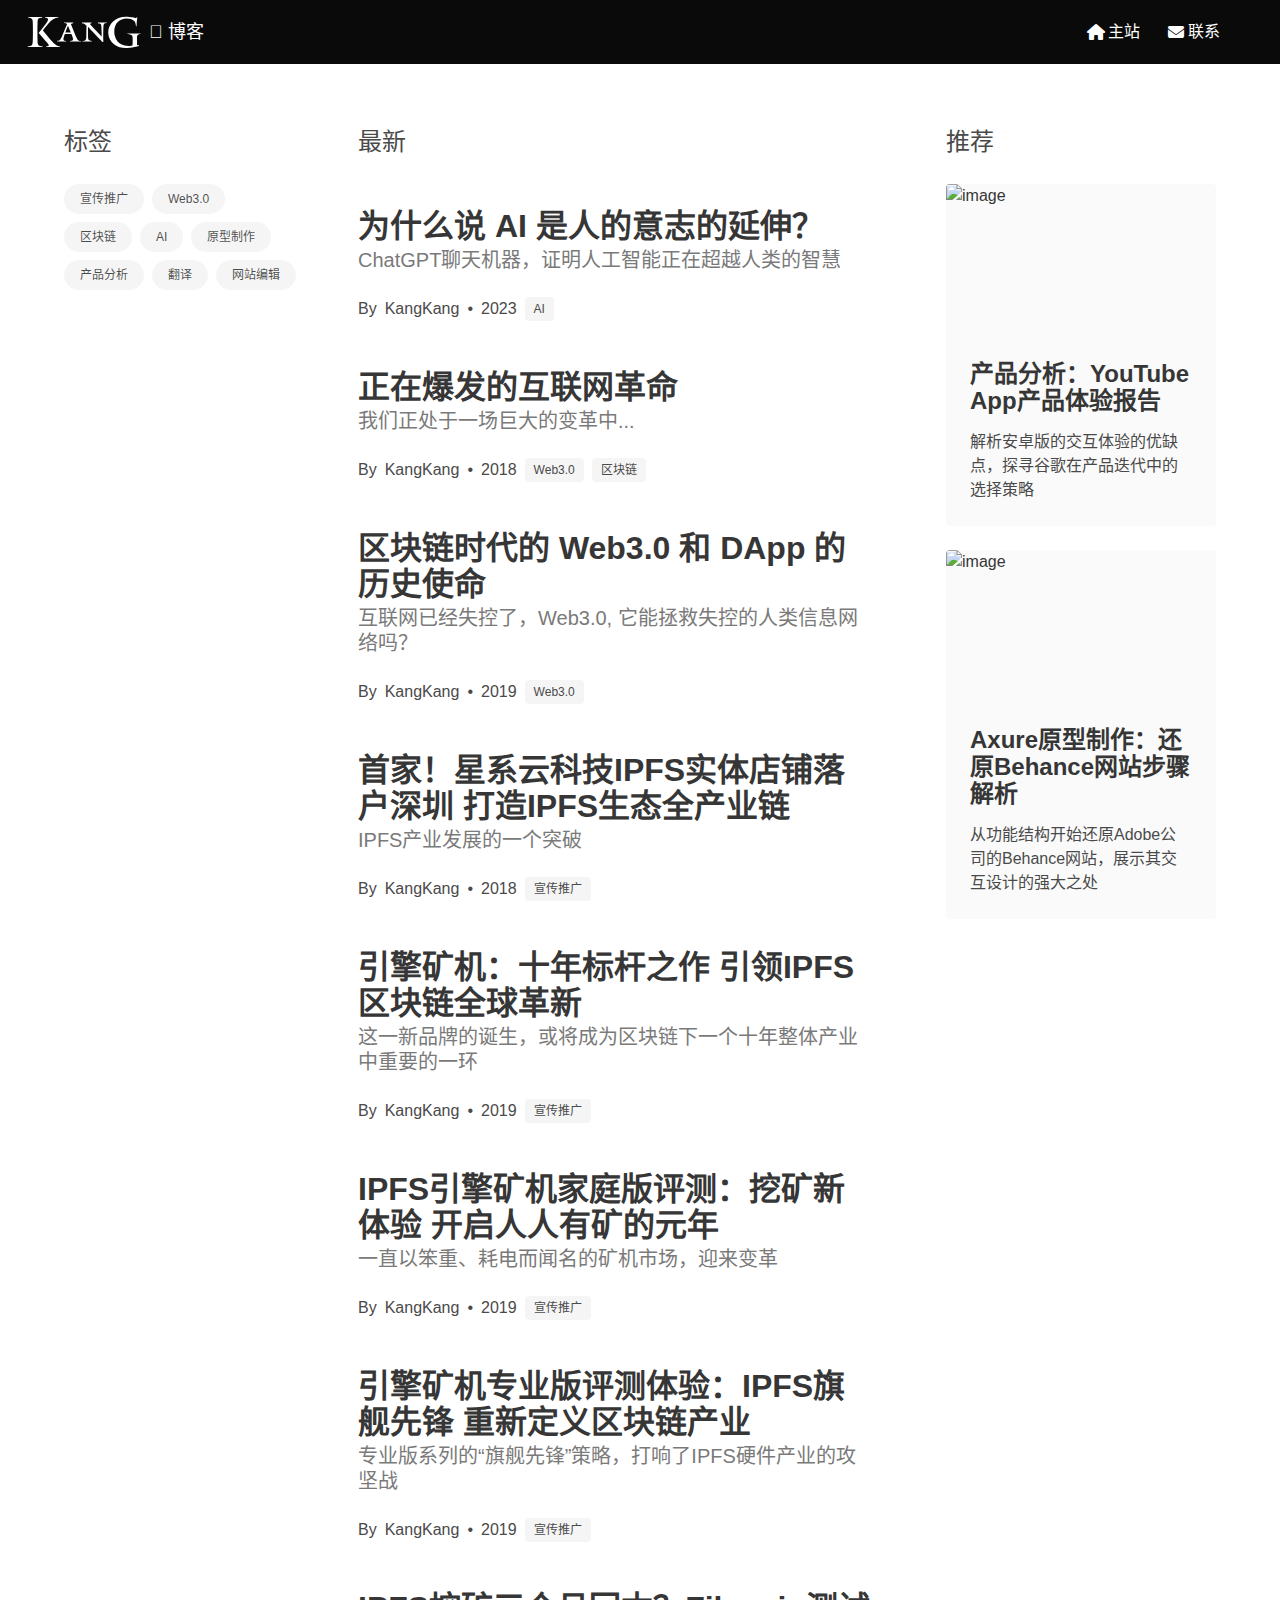
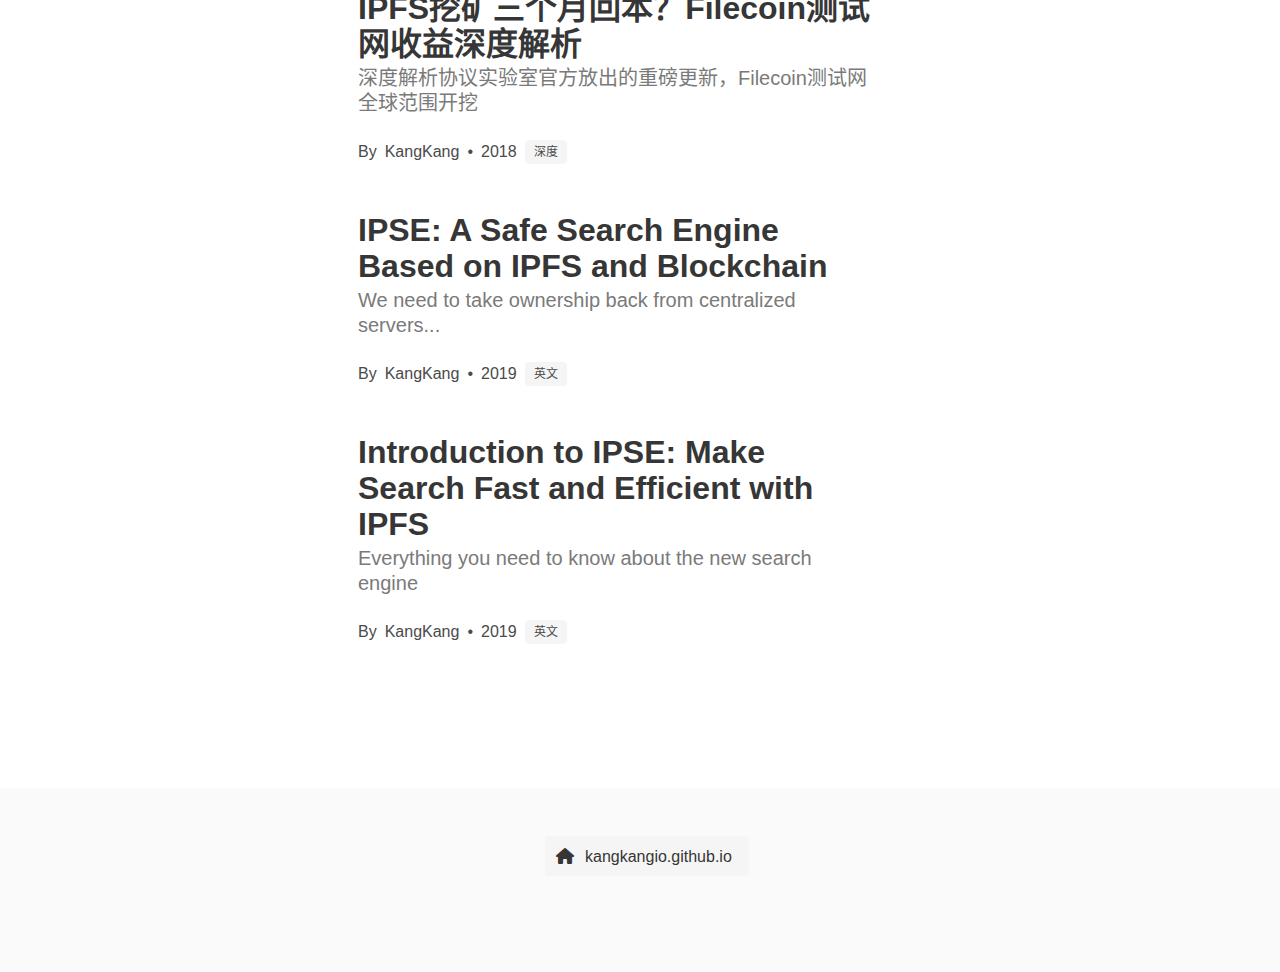
==== blog.html @ 028d3042 "v3.3" ====
<!DOCTYPE html>
<html lang="zh-CN">
<head>
    <meta charset="UTF-8">
    <meta name="viewport" content="width=device-width, initial-scale=1.0">
    <link rel="stylesheet" href="/bulma/css/bulma.css">
    <link href="/fontawesome/css/fontawesome.css" rel="stylesheet">
    <link href="/fontawesome/css/solid.css" rel="stylesheet">
    <link href="/fontawesome/css/regular.css" rel="stylesheet">
    <link href="/fontawesome/css/brands.css" rel="stylesheet">

    <title>Document</title>
</head>
<body>

<!--
<a class="navbar-item" href="https://kangkangio.github.io/">
 <img src="/assets/images/social-links/logo_masked.svg" width="112" height="28">
</a>
-->

<!--nav-->
<nav class="navbar is-black">
    <div class="navbar-brand pl-3">
        <a href="https://kangkangio.github.io/blog.html" class="navbar-item">
            <img src="/assets/images/social-links/logo.svg" alt="logo" style="max-height: 60px; width: 120px;"> 
            <span style="font-size:large;">&nbsp;𓆼&nbsp;博客&nbsp;</span>
            <a href="https://kangkangio.github.io" class="navbar-item">
        </a>
        <a class="navbar-burger" data-target="nav-showhide-menu">
            <span></span>
            <span></span>
            <span></span>
        </a>
    </div>
    <div class="navbar-menu" id="nav-showhide-menu">
        <div class="navbar-end pr-6">
            <a href="https://kangkangio.github.io" class="navbar-item">
                <span class="icon">
                    <i class="fa-solid fa-house"></i>
                 </span>
                <span>主站</span>
            </a>
            <a href="mailto: tesla@outlook.com" class="navbar-item">
                <span class="icon">
                    <i class="fa-solid fa-envelope"></i>
                 </span>
                <span>联系</span>
            </a>
        </div>
    </div>
</nav>
<!--nav end-->

<!--content-->
<section class="section">
    <div class="container">

        <!--split-->
        <div class="columns is-multiline">
            <div class="column is-3-desktop is-3-tablet" style="padding-right: 48px;">

                <h3 class="is-size-4 mt-3">标签</h3>  
                <br> 
                  <div class="buttons are-small ">
                    <button class="button is-rounded is-light">宣传推广</button>
                    <button class="button is-rounded is-light">Web3.0</button>
                    <button class="button is-rounded is-light">区块链</button>
                    <button class="button is-rounded is-light">AI</button>
                    <button class="button is-rounded is-light">原型制作</button>
                    <button class="button is-rounded is-light">产品分析</button>
                    <button class="button is-rounded is-light">翻译</button>
                    <button class="button is-rounded is-light">网站编辑</button>
                  </div>


            </div>
            <div class="column is-6-desktop is-9-tablet">

                <!--Middle-->
                <h3 class="is-size-4 mt-3">最新</h3>  
                <br>
                <br>
                <div class="columns is-flex-direction-column" style="gap: 24px;padding-right: 48px;">

                     <!--------------   1   ----------------->
                    <div class="column">
                        <h1 class="title is-size-3-desktop is-size-5-mobile">
                            <a href="/articles/article20230601.html">
                                为什么说 AI 是人的意志的延伸？ 
                            </a>
                        </h1>
                        <h2 class="subtitle has-text-grey is-size-5-desktop is-size-6-mobile">
                            ChatGPT聊天机器，证明人工智能正在超越人类的智慧
                        </h2>
                        <div class="column is-flex is-flex-direction-row is-justify-content-flex-start" style="padding: 0;gap: 8px;" >
                            <p>By</p>
                            <p>KangKang</p>
                            <p>•</p>
                            <p>2023</p>
                            <div class="tags is-rounded">
                                <span class="tag">AI</span>
                            </div>
                        </div>
                    </div>
                     <!--------------   2   ----------------->
                    <div class="column">
                        <h1 class="title is-size-3-desktop is-size-5-mobile">
                            <a href="https://zhuanlan.zhihu.com/p/54314851">
                                正在爆发的互联网革命
                            </a>
                        </h1>
                        <h2 class="subtitle has-text-grey is-size-5-desktop is-size-6-mobile">
                            我们正处于一场巨大的变革中...
                        </h2>
                        <div class="column is-flex is-flex-direction-row is-justify-content-flex-start" style="padding: 0;gap: 8px;" >
                            <p>By</p>
                            <p>KangKang</p>
                            <p>•</p>
                            <p>2018</p>
                            <div class="tags is-rounded">
                                <span class="tag">Web3.0</span>
                                <span class="tag">区块链</span>
                            </div>
                        </div>
                    </div>
                     <!--------------   3   ----------------->
                    <div class="column">
                        <h1 class="title is-size-3-desktop is-size-5-mobile">
                            <a href="https://baijiahao.baidu.com/s?id=1640630807620251241&wfr=spider&for=pc">
                                区块链时代的 Web3.0 和 DApp 的历史使命
                            </a>
                        </h1>
                        <h2 class="subtitle has-text-grey is-size-5-desktop is-size-6-mobile">
                            互联网已经失控了，Web3.0, 它能拯救失控的人类信息网络吗？
                        </h2>
                        <div class="column is-flex is-flex-direction-row is-justify-content-flex-start" style="padding: 0;gap: 8px;" >
                            <p>By</p>
                            <p>KangKang</p>
                            <p>•</p>
                            <p>2019</p>
                            <div class="tags is-rounded">
                                <span class="tag">Web3.0</span>
                            </div>
                        </div>
                    </div>
                    <!--------------   4   ----------------->
                    <div class="column">
                        <h1 class="title is-size-3-desktop is-size-5-mobile">
                            <a href="https://zhuanlan.zhihu.com/p/58355904">
                                首家！星系云科技IPFS实体店铺落户深圳 打造IPFS生态全产业链
                            </a>
                        </h1>
                        <h2 class="subtitle has-text-grey is-size-5-desktop is-size-6-mobile">
                            IPFS产业发展的一个突破
                        </h2>
                        <div class="column is-flex is-flex-direction-row is-justify-content-flex-start" style="padding: 0;gap: 8px;" >
                            <p>By</p>
                            <p>KangKang</p>
                            <p>•</p>
                            <p>2018</p>
                            <div class="tags is-rounded">
                                <span class="tag">宣传推广</span>
                            </div>
                        </div>
                    </div>
                    <!--------------   5   ----------------->
                    <div class="column">
                        <h1 class="title is-size-3-desktop is-size-5-mobile">
                            <a href="https://zhuanlan.zhihu.com/p/65396737">
                                引擎矿机：十年标杆之作 引领IPFS区块链全球革新
                            </a>
                        </h1>
                        <h2 class="subtitle has-text-grey is-size-5-desktop is-size-6-mobile">
                            这一新品牌的诞生，或将成为区块链下一个十年整体产业中重要的一环
                        </h2>
                        <div class="column is-flex is-flex-direction-row is-justify-content-flex-start" style="padding: 0;gap: 8px;" >
                            <p>By</p>
                            <p>KangKang</p>
                            <p>•</p>
                            <p>2019</p>
                            <div class="tags is-rounded">
                                <span class="tag">宣传推广</span>
                            </div>
                        </div>
                    </div>
                     <!--------------   6   ----------------->
                    <div class="column">
                        <h1 class="title is-size-3-desktop is-size-5-mobile">
                            <a href="https://www.geekmeta.com/article/1084189.html">
                                IPFS引擎矿机家庭版评测：挖矿新体验 开启人人有矿的元年
                            </a>
                        </h1>
                        <h2 class="subtitle has-text-grey is-size-5-desktop is-size-6-mobile">
                            一直以笨重、耗电而闻名的矿机市场，迎来变革
                        </h2>
                        <div class="column is-flex is-flex-direction-row is-justify-content-flex-start" style="padding: 0;gap: 8px;" >
                            <p>By</p>
                            <p>KangKang</p>
                            <p>•</p>
                            <p>2019</p>
                            <div class="tags is-rounded">
                                <span class="tag">宣传推广</span>
                            </div>
                        </div>
                    </div>
                     <!--------------   7   ----------------->
                    <div class="column">
                        <h1 class="title is-size-3-desktop is-size-5-mobile">
                            <a href="https://theworldblock.com/archives/6422">
                                引擎矿机专业版评测体验：IPFS旗舰先锋 重新定义区块链产业
                            </a>
                        </h1>
                        <h2 class="subtitle has-text-grey is-size-5-desktop is-size-6-mobile">
                            专业版系列的“旗舰先锋”策略，打响了IPFS硬件产业的攻坚战
                        </h2>
                        <div class="column is-flex is-flex-direction-row is-justify-content-flex-start" style="padding: 0;gap: 8px;" >
                            <p>By</p>
                            <p>KangKang</p>
                            <p>•</p>
                            <p>2019</p>
                            <div class="tags is-rounded">
                                <span class="tag">宣传推广</span>
                            </div>
                        </div>
                    </div>
                     <!--------------   8   ----------------->
                     <div class="column">
                        <h1 class="title is-size-3-desktop is-size-5-mobile">
                            <a href="https://zhuanlan.zhihu.com/p/57090824">
                                IPFS挖矿三个月回本？Filecoin测试网收益深度解析
                            </a>
                        </h1>
                        <h2 class="subtitle has-text-grey is-size-5-desktop is-size-6-mobile">
                            深度解析协议实验室官方放出的重磅更新，Filecoin测试网全球范围开挖
                        </h2>
                        <div class="column is-flex is-flex-direction-row is-justify-content-flex-start" style="padding: 0;gap: 8px;" >
                            <p>By</p>
                            <p>KangKang</p>
                            <p>•</p>
                            <p>2018</p>
                            <div class="tags is-rounded">
                                <span class="tag">深度</span>
                            </div>
                        </div>
                    </div>
                    <!--------------   8   ----------------->
                    <div class="column">
                        <h1 class="title is-size-3-desktop is-size-5-mobile">
                            <a href="https://medium.com/@ipse_io/ipse-a-safe-search-engine-based-on-ipfs-and-blockchain-91b7b4644a3c">
                                IPSE: A Safe Search Engine Based on IPFS and Blockchain
                            </a>
                        </h1>
                        <h2 class="subtitle has-text-grey is-size-5-desktop is-size-6-mobile">
                            We need to take ownership back from centralized servers...
                        </h2>
                        <div class="column is-flex is-flex-direction-row is-justify-content-flex-start" style="padding: 0;gap: 8px;" >
                            <p>By</p>
                            <p>KangKang</p>
                            <p>•</p>
                            <p>2019</p>
                            <div class="tags is-rounded">
                                <span class="tag">英文</span>
                            </div>
                        </div>
                    </div>
                    <!--------------   8   ----------------->
                    <div class="column">
                        <h1 class="title is-size-3-desktop is-size-5-mobile">
                            <a href="https://medium.com/@ipse_io/introduction-to-ipse-make-search-great-with-ipfs-f0b1a1815c54">
                                Introduction to IPSE: Make Search Fast and Efficient with IPFS
                            </a>
                        </h1>
                        <h2 class="subtitle has-text-grey is-size-5-desktop is-size-6-mobile">
                            Everything you need to know about the new search engine
                        </h2>
                        <div class="column is-flex is-flex-direction-row is-justify-content-flex-start" style="padding: 0;gap: 8px;" >
                            <p>By</p>
                            <p>KangKang</p>
                            <p>•</p>
                            <p>2019</p>
                            <div class="tags is-rounded">
                                <span class="tag">英文</span>
                            </div>
                        </div>
                    </div>
                    <!--------------   8   ----------------->
                    
                    
                    
                   
                </div>
    <!--middle end-->
            </div>
            <!--right-->
            <div class="column is-3-desktop is-12-tablet">
                <h3 class="is-size-4 mt-3">推荐</h3>  
                <br> 
                    <div class="card" style="box-shadow: none; background-color: #fafafa;">
                        <div class="card-image">
                          <figure class="image is-16by9">
                            <a href="https://www.woshipm.com/evaluating/3204454.html">
                                <img src="https://image.woshipm.com/wp-files/2019/12/ZdRDvMP4OO0G9DoaKKTN.jpg" alt="image">
                            </a>
                          </figure>
                        </div>
                        <div class="card-content">
                          <div class="content">
                            <a href="https://www.woshipm.com/evaluating/3204454.html">
                                <h3>产品分析：YouTube App产品体验报告</h3>
                            </a>
                            <p>解析安卓版的交互体验的优缺点，探寻谷歌在产品迭代中的选择策略</p>
                          </div>
                        </div>
                      </div>
                <br> 
                    <div class="card" style="box-shadow: none; background-color: #fafafa;">
                        <div class="card-image">
                          <figure class="image is-16by9">
                            <a href="https://www.woshipm.com/rp/4095619.html">
                                <img src="https://image.woshipm.com/wp-files/2020/07/fknLqPRMQnyoVhsOOX6L.gif" alt="image">
                            </a>
                          </figure>
                        </div>
                        <div class="card-content">
                          <div class="content">
                                <a href="https://www.woshipm.com/rp/4095619.html">
                                    <h3>Axure原型制作：还原Behance网站步骤解析</h3>
                                </a>
                            <p>从功能结构开始还原Adobe公司的Behance网站，展示其交互设计的强大之处</p>
                          </div>
                        </div>
                    </div>
                <br> 
                <!--right end-->
            </div>
        </div>
        <!--split end-->


    </div>
</section>
<!--content end--> 

<!--footer-->
<br>
<br>
<br>
<br>
 <footer class="footer">
    <div class="content has-text-centered">         
        &nbsp;&nbsp;
        <a href="https://kangkangio.github.io/" target="_blank">
            <button class="button is-light">
                <span class="icon">
                    <i class="fa-solid fa-house"></i>
                </span>
                <span>kangkangio.github.io</span>
        </a> 
    </div>
  </footer>

<!--js-->
<script src="blog.js"></script>
</body>
</html>
---- fontawesome/css/solid.css ----
/*!
 * Font Awesome Free 6.4.0 by @fontawesome - https://fontawesome.com
 * License - https://fontawesome.com/license/free (Icons: CC BY 4.0, Fonts: SIL OFL 1.1, Code: MIT License)
 * Copyright 2023 Fonticons, Inc.
 */
:root, :host {
  --fa-style-family-classic: 'Font Awesome 6 Free';
  --fa-font-solid: normal 900 1em/1 'Font Awesome 6 Free'; }

@font-face {
  font-family: 'Font Awesome 6 Free';
  font-style: normal;
  font-weight: 900;
  font-display: block;
  src: url("../webfonts/fa-solid-900.woff2") format("woff2"), url("../webfonts/fa-solid-900.ttf") format("truetype"); }

.fas,
.fa-solid {
  font-weight: 900; }
---- fontawesome/css/regular.css ----
/*!
 * Font Awesome Free 6.4.0 by @fontawesome - https://fontawesome.com
 * License - https://fontawesome.com/license/free (Icons: CC BY 4.0, Fonts: SIL OFL 1.1, Code: MIT License)
 * Copyright 2023 Fonticons, Inc.
 */
:root, :host {
  --fa-style-family-classic: 'Font Awesome 6 Free';
  --fa-font-regular: normal 400 1em/1 'Font Awesome 6 Free'; }

@font-face {
  font-family: 'Font Awesome 6 Free';
  font-style: normal;
  font-weight: 400;
  font-display: block;
  src: url("../webfonts/fa-regular-400.woff2") format("woff2"), url("../webfonts/fa-regular-400.ttf") format("truetype"); }

.far,
.fa-regular {
  font-weight: 400; }
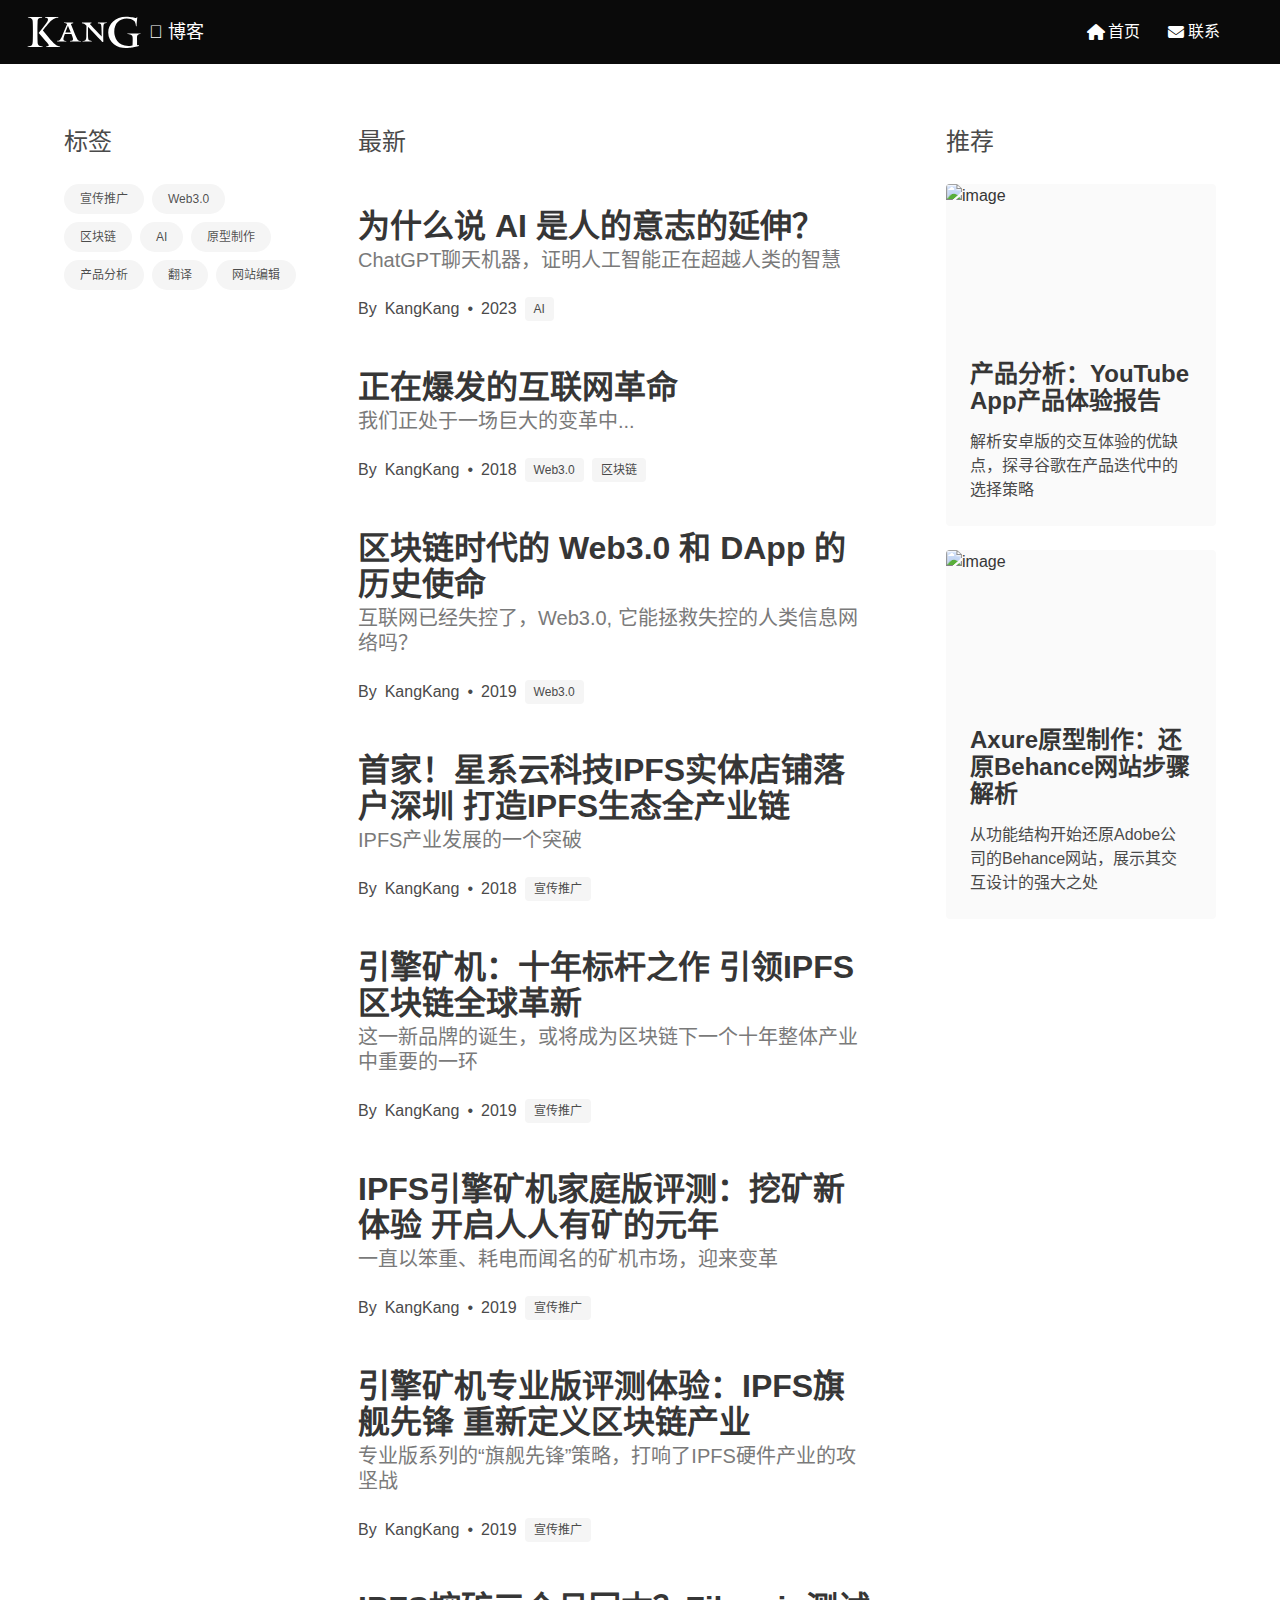
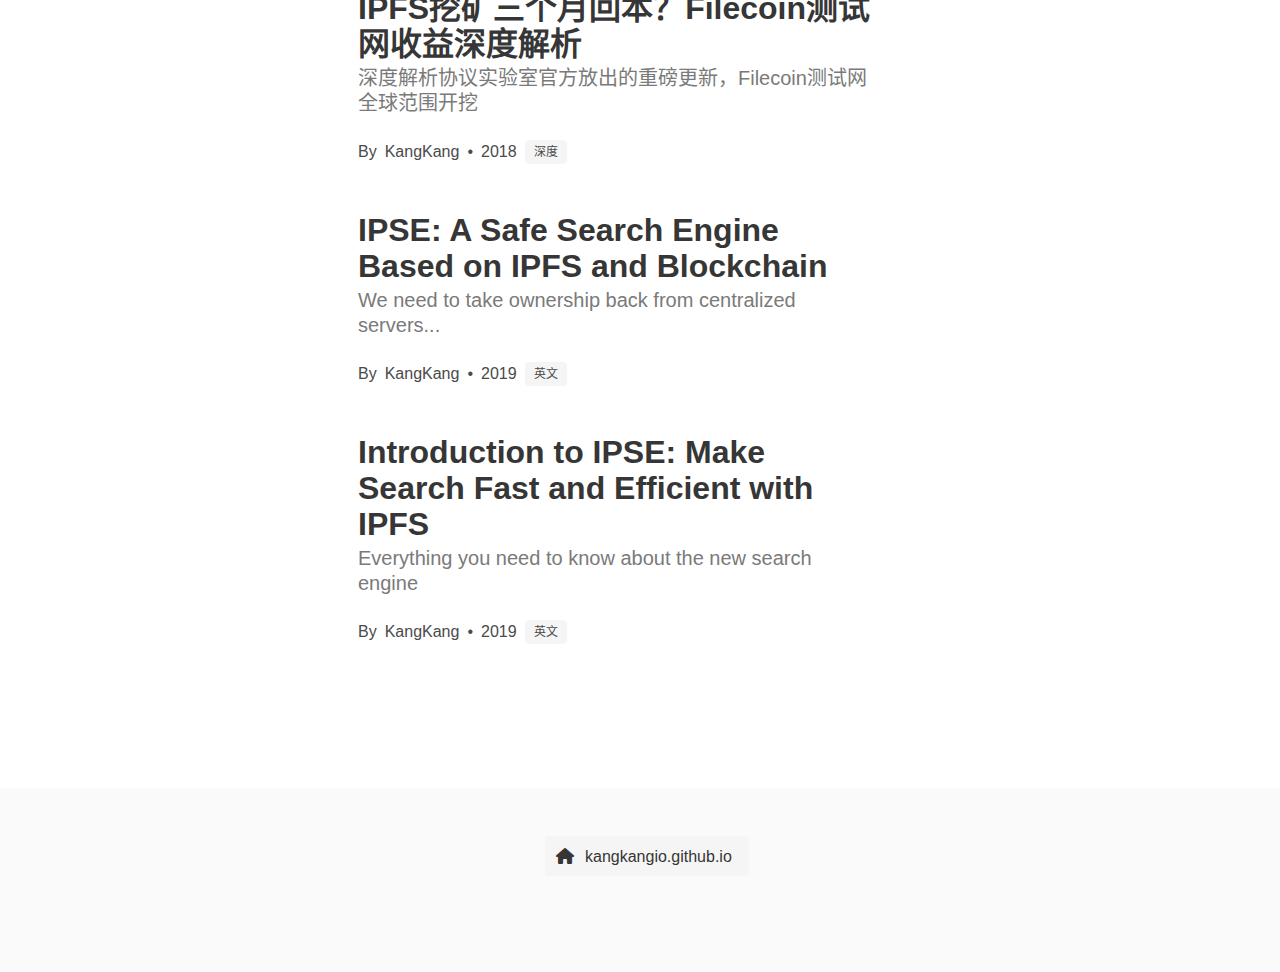
==== commit bedf4562: "3.4" ====
--- a/blog.html
+++ b/blog.html
@@ -39,7 +39,7 @@
                 <span class="icon">
                     <i class="fa-solid fa-house"></i>
                  </span>
-                <span>主站</span>
+                <span>首页</span>
             </a>
             <a href="mailto: tesla@outlook.com" class="navbar-item">
                 <span class="icon">
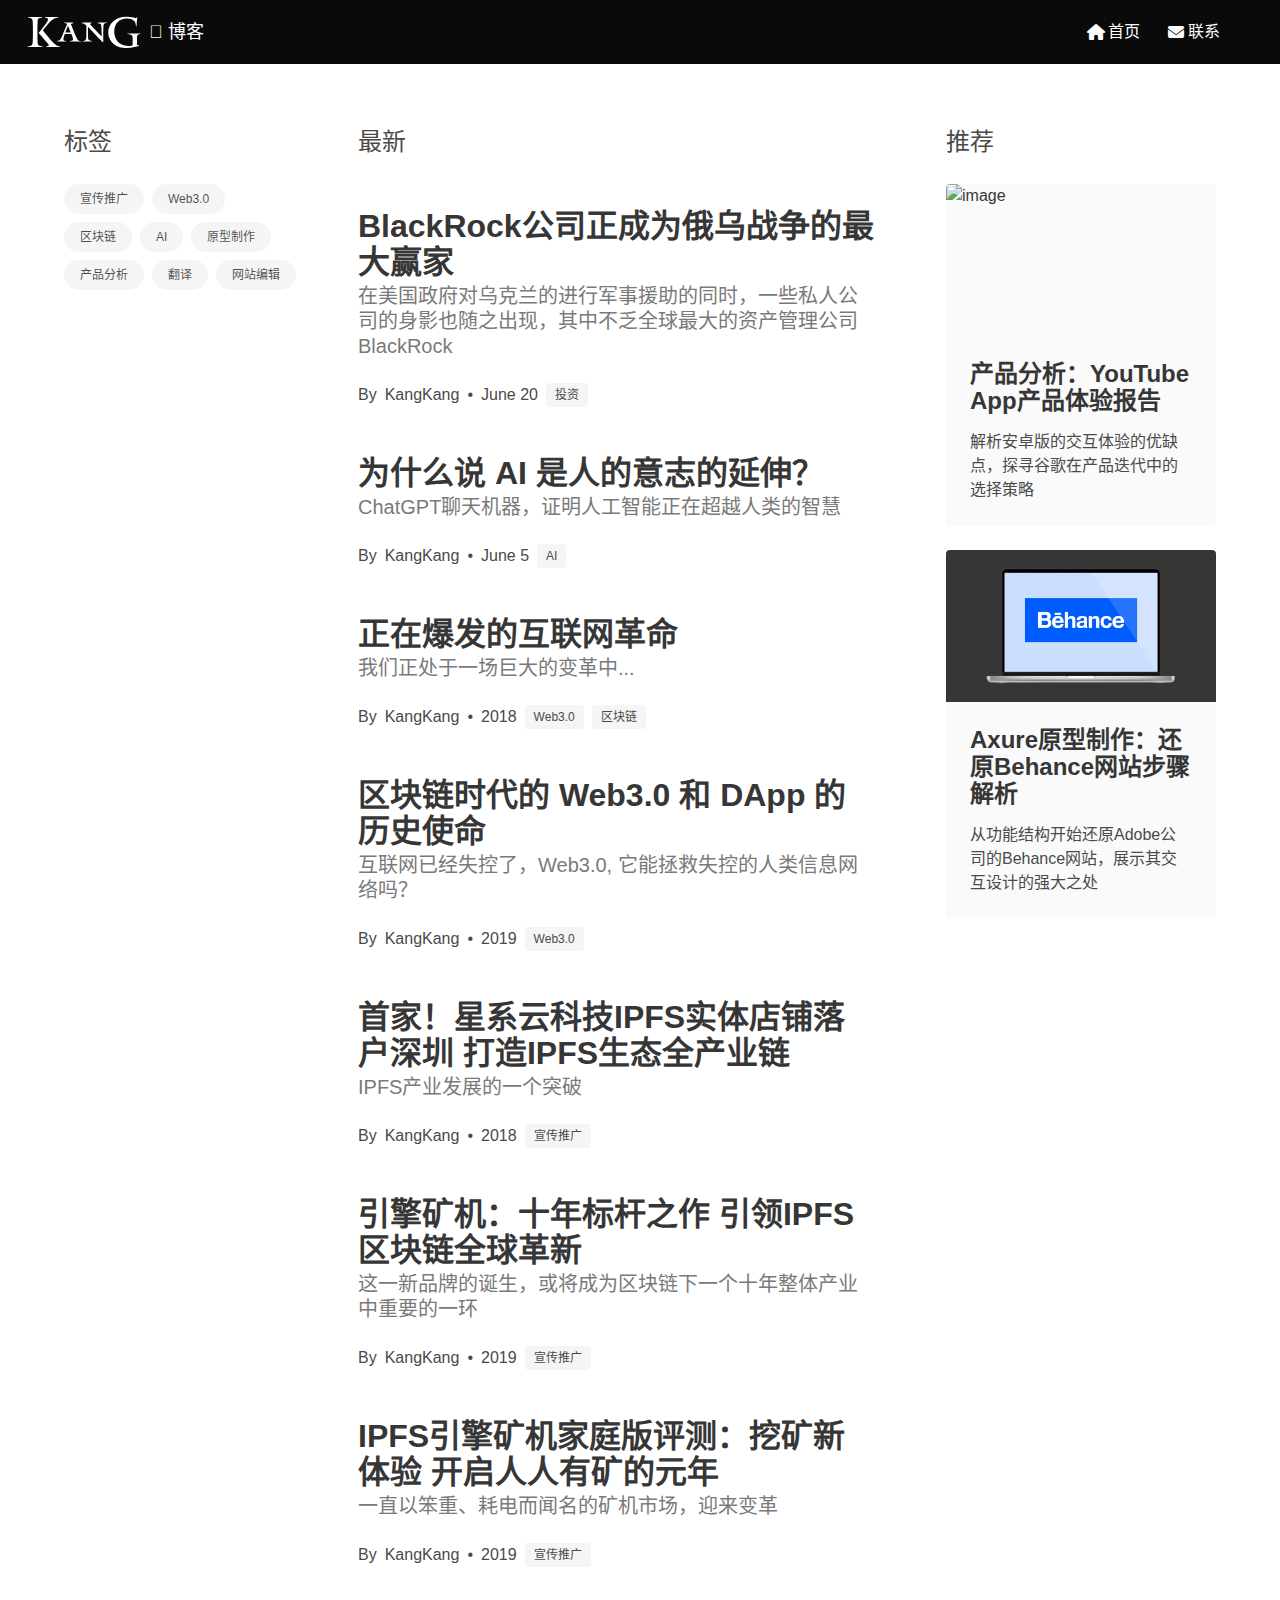
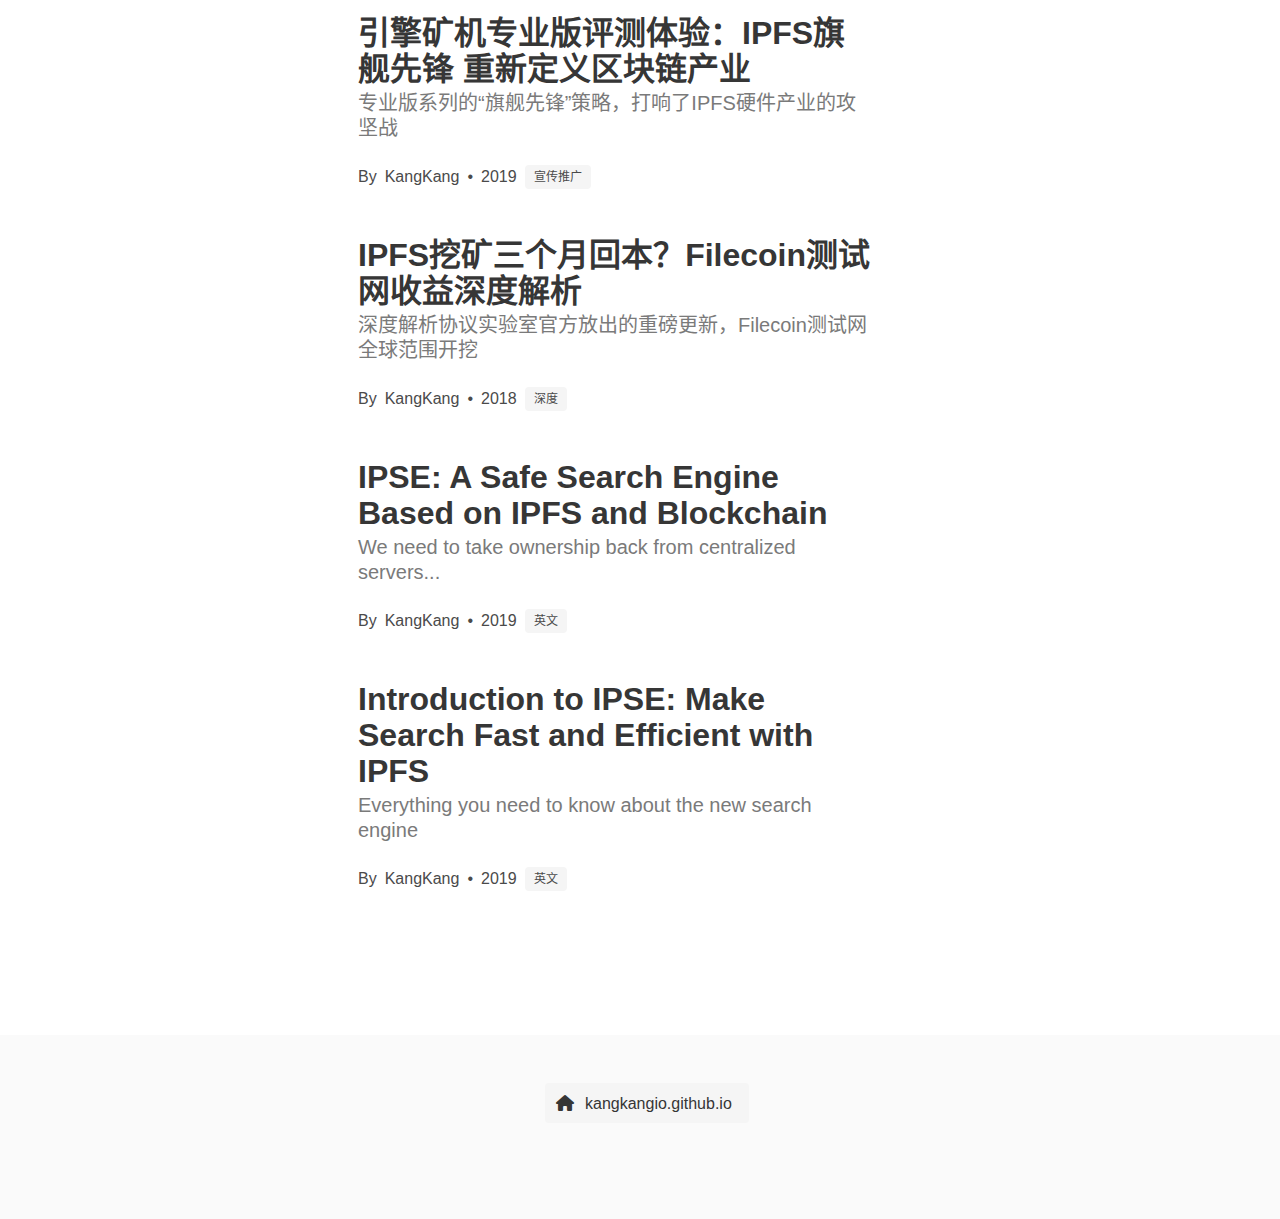
==== commit d2716b2e: "new" ====
--- a/blog.html
+++ b/blog.html
@@ -86,6 +86,27 @@
                      <!--------------   1   ----------------->
                     <div class="column">
                         <h1 class="title is-size-3-desktop is-size-5-mobile">
+                            <a href="/articles/article20230602.html">
+                                BlackRock公司正成为俄乌战争的最大赢家
+ 
+                            </a>
+                        </h1>
+                        <h2 class="subtitle has-text-grey is-size-5-desktop is-size-6-mobile">
+                            在美国政府对乌克兰的进行军事援助的同时，一些私人公司的身影也随之出现，其中不乏全球最大的资产管理公司BlackRock
+                        </h2>
+                        <div class="column is-flex is-flex-direction-row is-justify-content-flex-start" style="padding: 0;gap: 8px;" >
+                            <p>By</p>
+                            <p>KangKang</p>
+                            <p>•</p>
+                            <p>June 20</p>
+                            <div class="tags is-rounded">
+                                <span class="tag">投资</span>
+                            </div>
+                        </div>
+                    </div>
+                     <!--------------   1   ----------------->
+                    <div class="column">
+                        <h1 class="title is-size-3-desktop is-size-5-mobile">
                             <a href="/articles/article20230601.html">
                                 为什么说 AI 是人的意志的延伸？ 
                             </a>
@@ -97,7 +118,7 @@
                             <p>By</p>
                             <p>KangKang</p>
                             <p>•</p>
-                            <p>2023</p>
+                            <p>June 5</p>
                             <div class="tags is-rounded">
                                 <span class="tag">AI</span>
                             </div>
@@ -318,7 +339,7 @@
                         <div class="card-image">
                           <figure class="image is-16by9">
                             <a href="https://www.woshipm.com/rp/4095619.html">
-                                <img src="https://image.woshipm.com/wp-files/2020/07/fknLqPRMQnyoVhsOOX6L.gif" alt="image">
+                                <img src="/assets/images/mockups/behance-cover.webp" alt="image">
                             </a>
                           </figure>
                         </div>
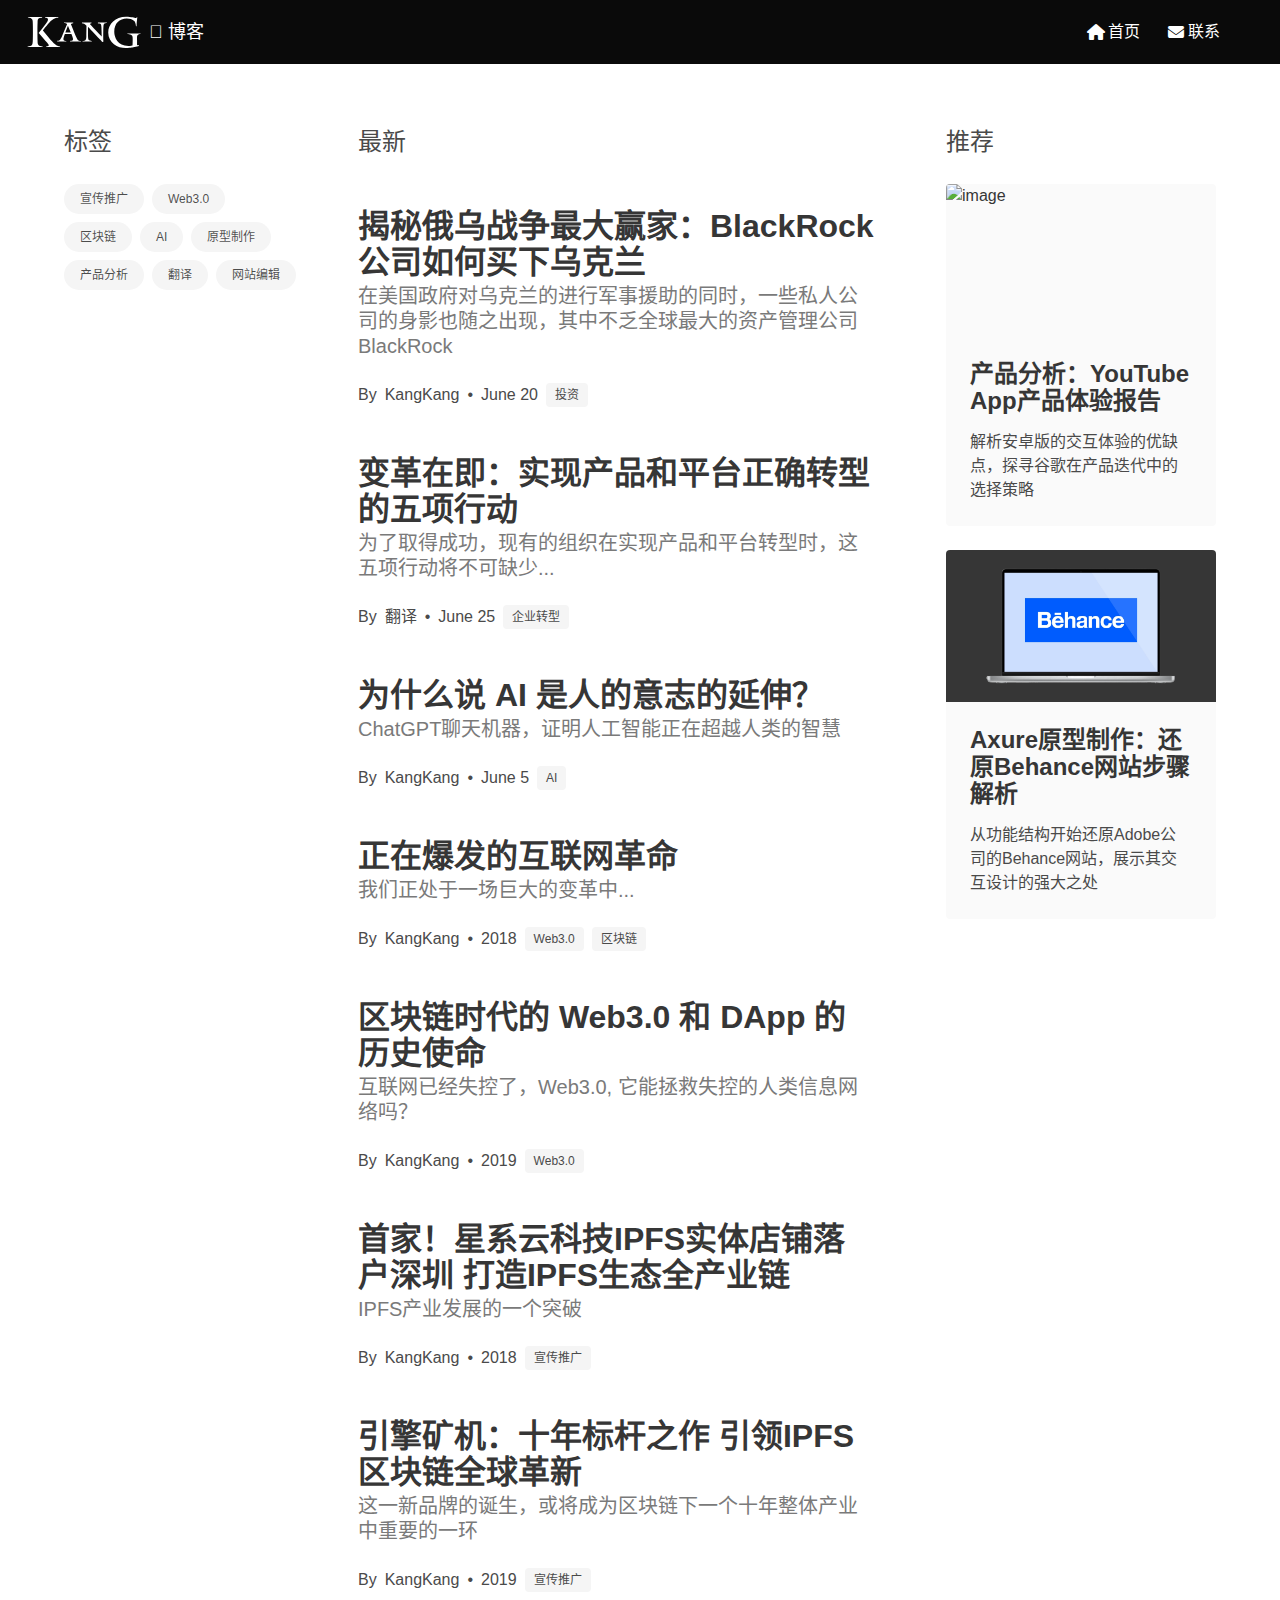
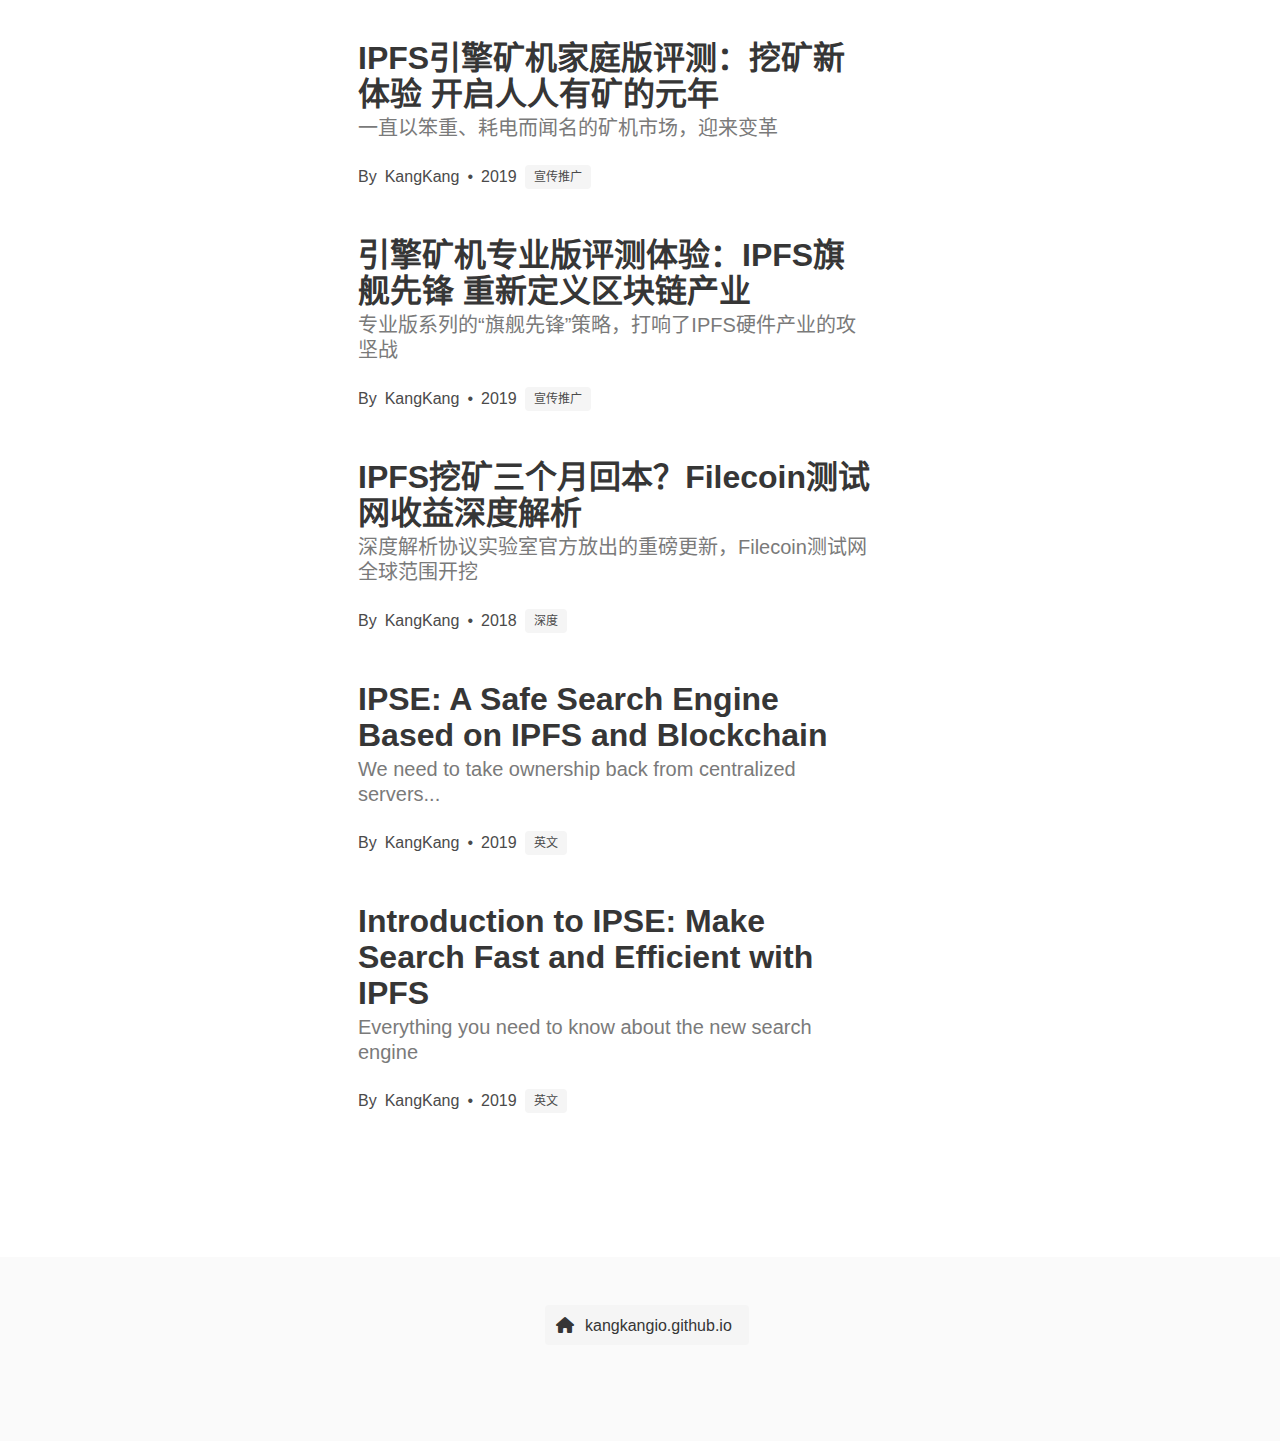
==== commit 7a1717e7: "new a" ====
--- a/blog.html
+++ b/blog.html
@@ -72,8 +72,6 @@
                     <button class="button is-rounded is-light">翻译</button>
                     <button class="button is-rounded is-light">网站编辑</button>
                   </div>
-
-
             </div>
             <div class="column is-6-desktop is-9-tablet">
 
@@ -87,7 +85,7 @@
                     <div class="column">
                         <h1 class="title is-size-3-desktop is-size-5-mobile">
                             <a href="/articles/article20230602.html">
-                                BlackRock公司正成为俄乌战争的最大赢家
+                                揭秘俄乌战争最大赢家：BlackRock公司如何买下乌克兰
  
                             </a>
                         </h1>
@@ -101,6 +99,28 @@
                             <p>June 20</p>
                             <div class="tags is-rounded">
                                 <span class="tag">投资</span>
+                            </div>
+                        </div>
+                    </div>
+                     <!--------------   1   ----------------->
+                     <!--------------   1   ----------------->
+                    <div class="column">
+                        <h1 class="title is-size-3-desktop is-size-5-mobile">
+                            <a href="/articles/article20230603.html">
+                                变革在即：实现产品和平台正确转型的五项行动
+ 
+                            </a>
+                        </h1>
+                        <h2 class="subtitle has-text-grey is-size-5-desktop is-size-6-mobile">
+                            为了取得成功，现有的组织在实现产品和平台转型时，这五项行动将不可缺少...
+                        </h2>
+                        <div class="column is-flex is-flex-direction-row is-justify-content-flex-start" style="padding: 0;gap: 8px;" >
+                            <p>By</p>
+                            <p>翻译</p>
+                            <p>•</p>
+                            <p>June 25</p>
+                            <div class="tags is-rounded">
+                                <span class="tag">企业转型</span>
                             </div>
                         </div>
                     </div>
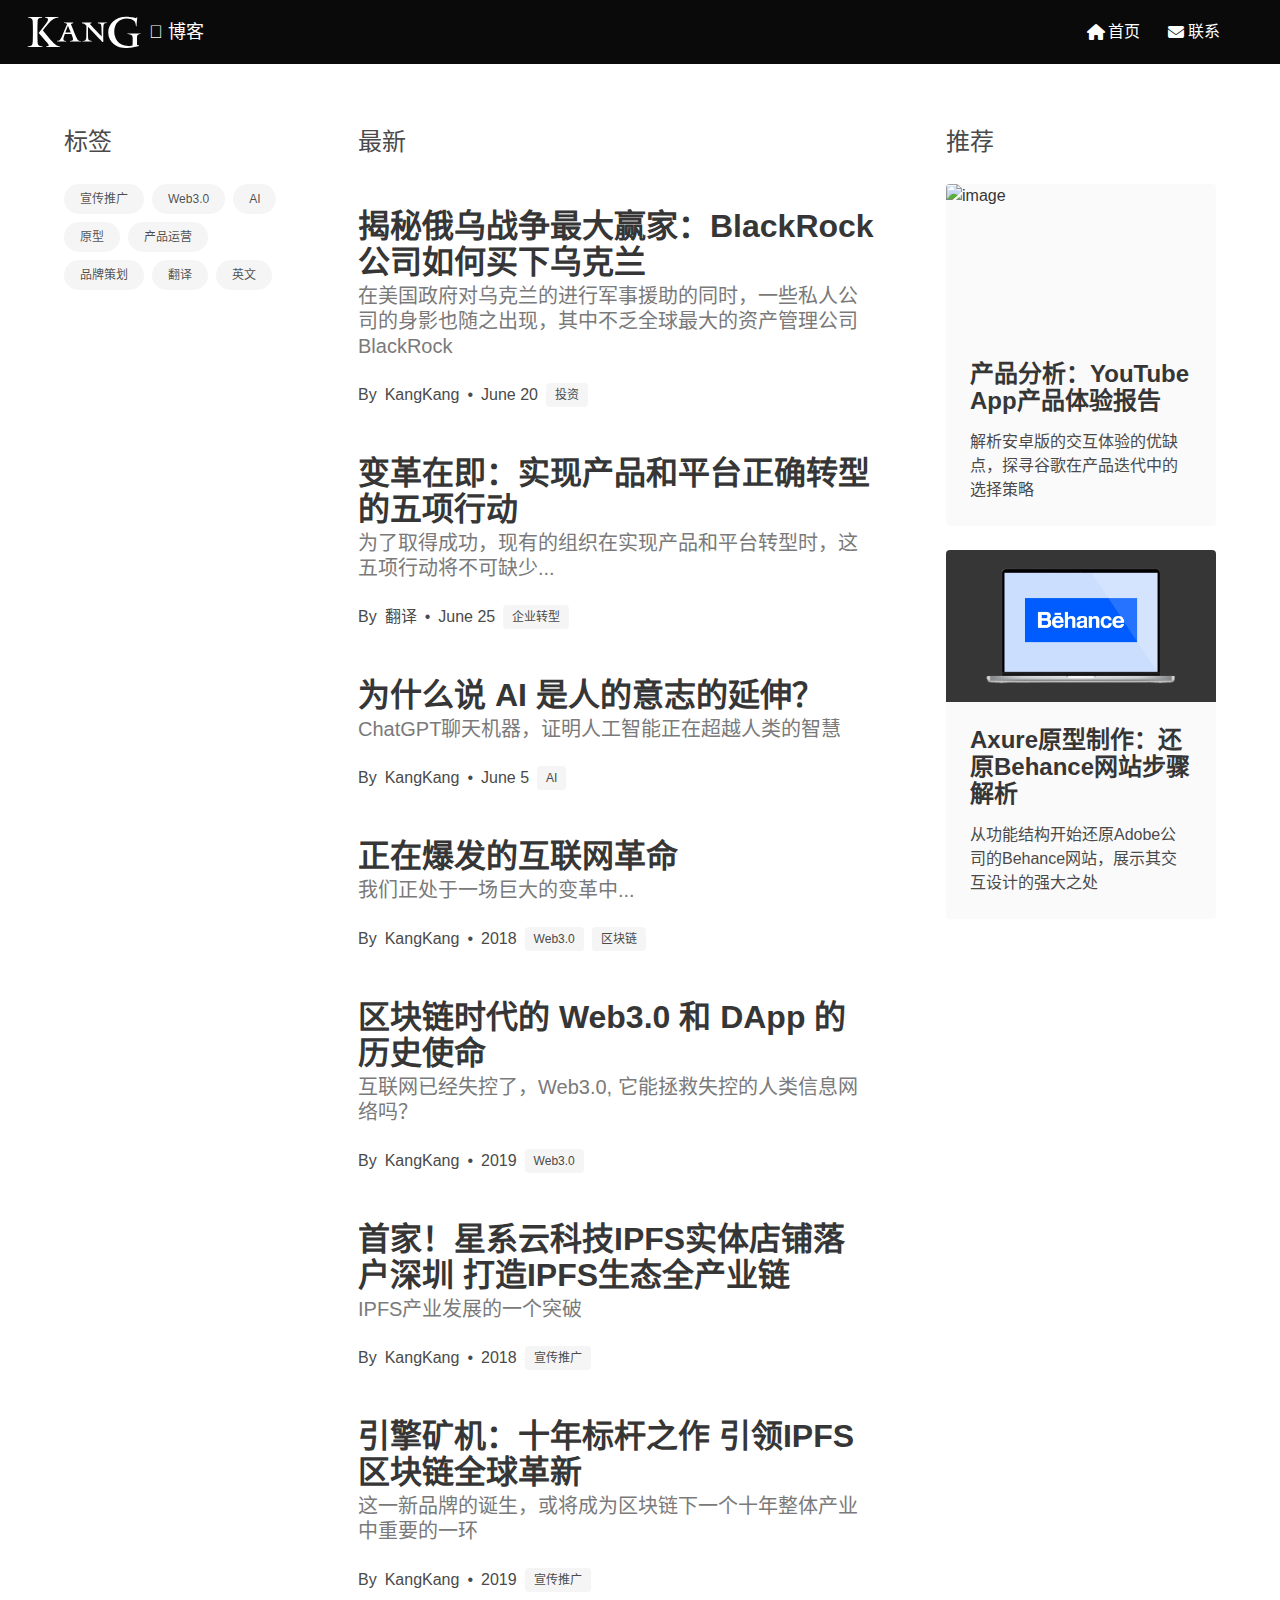
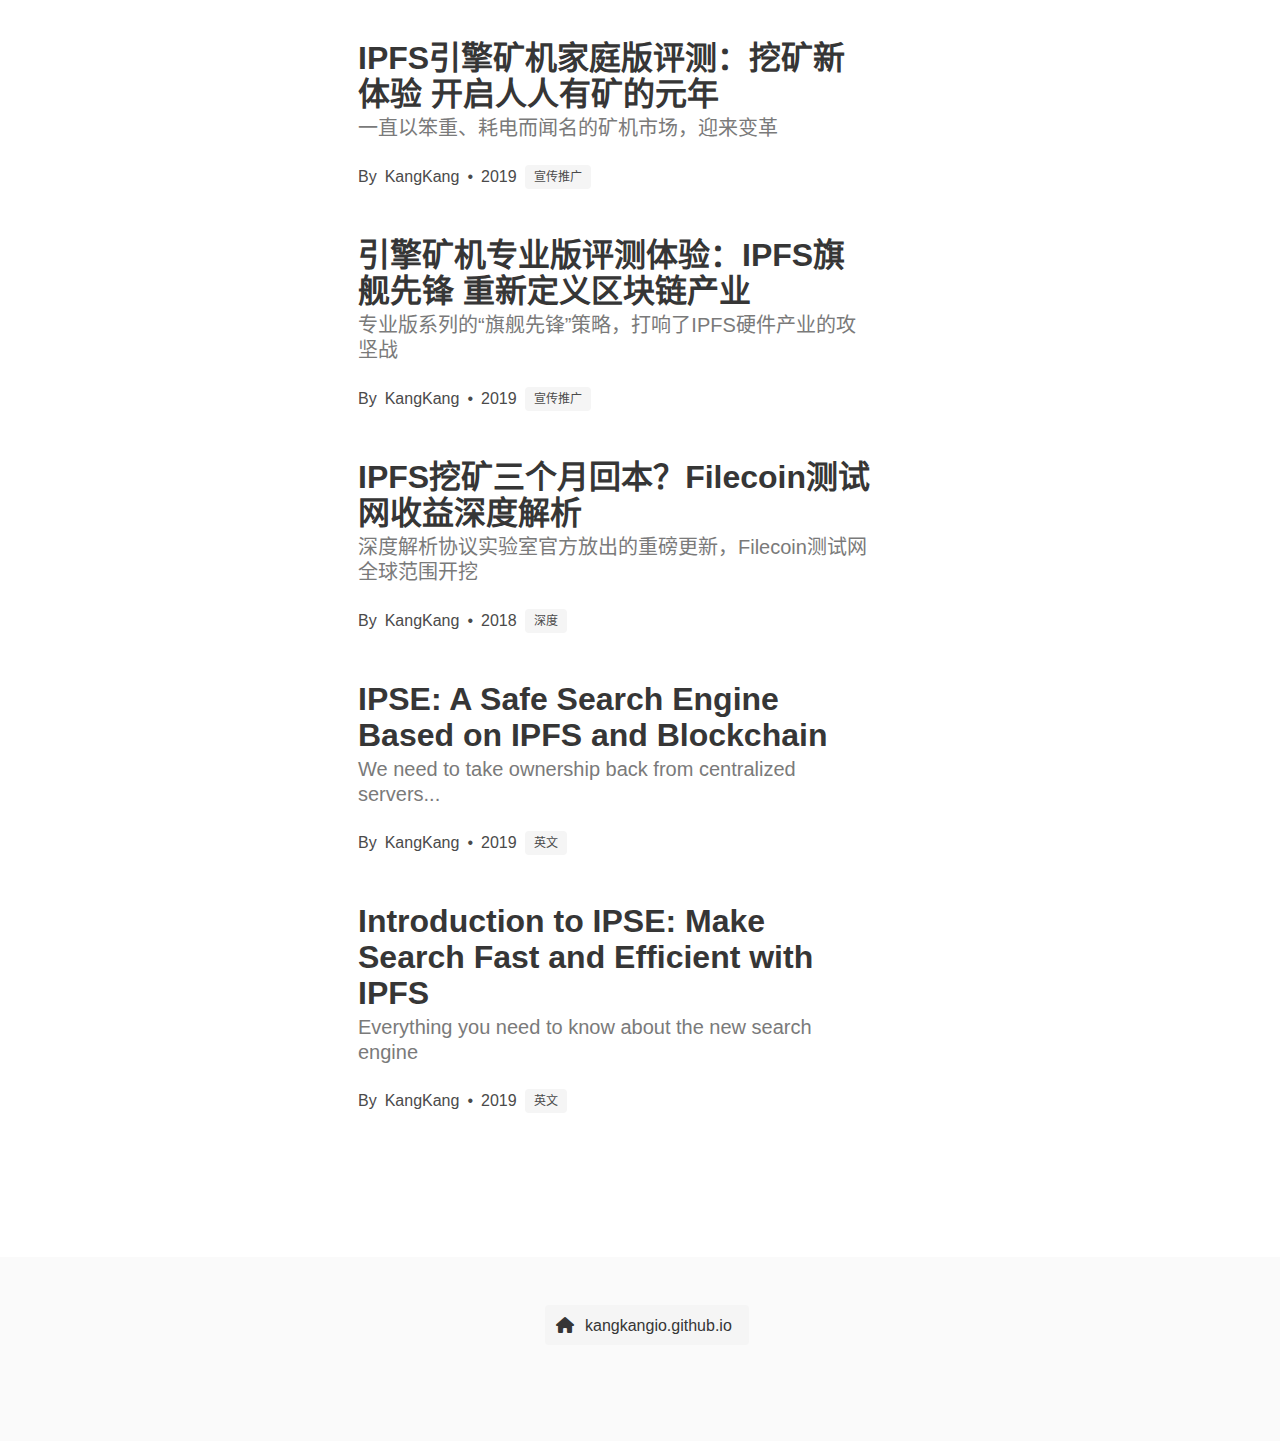
==== commit 9938e309: "666" ====
--- a/blog.html
+++ b/blog.html
@@ -65,12 +65,12 @@
                   <div class="buttons are-small ">
                     <button class="button is-rounded is-light">宣传推广</button>
                     <button class="button is-rounded is-light">Web3.0</button>
-                    <button class="button is-rounded is-light">区块链</button>
                     <button class="button is-rounded is-light">AI</button>
-                    <button class="button is-rounded is-light">原型制作</button>
-                    <button class="button is-rounded is-light">产品分析</button>
+                    <button class="button is-rounded is-light">原型</button>
+                    <button class="button is-rounded is-light">产品运营</button>
+                    <button class="button is-rounded is-light">品牌策划</button>
                     <button class="button is-rounded is-light">翻译</button>
-                    <button class="button is-rounded is-light">网站编辑</button>
+                    <button class="button is-rounded is-light">英文</button>
                   </div>
             </div>
             <div class="column is-6-desktop is-9-tablet">
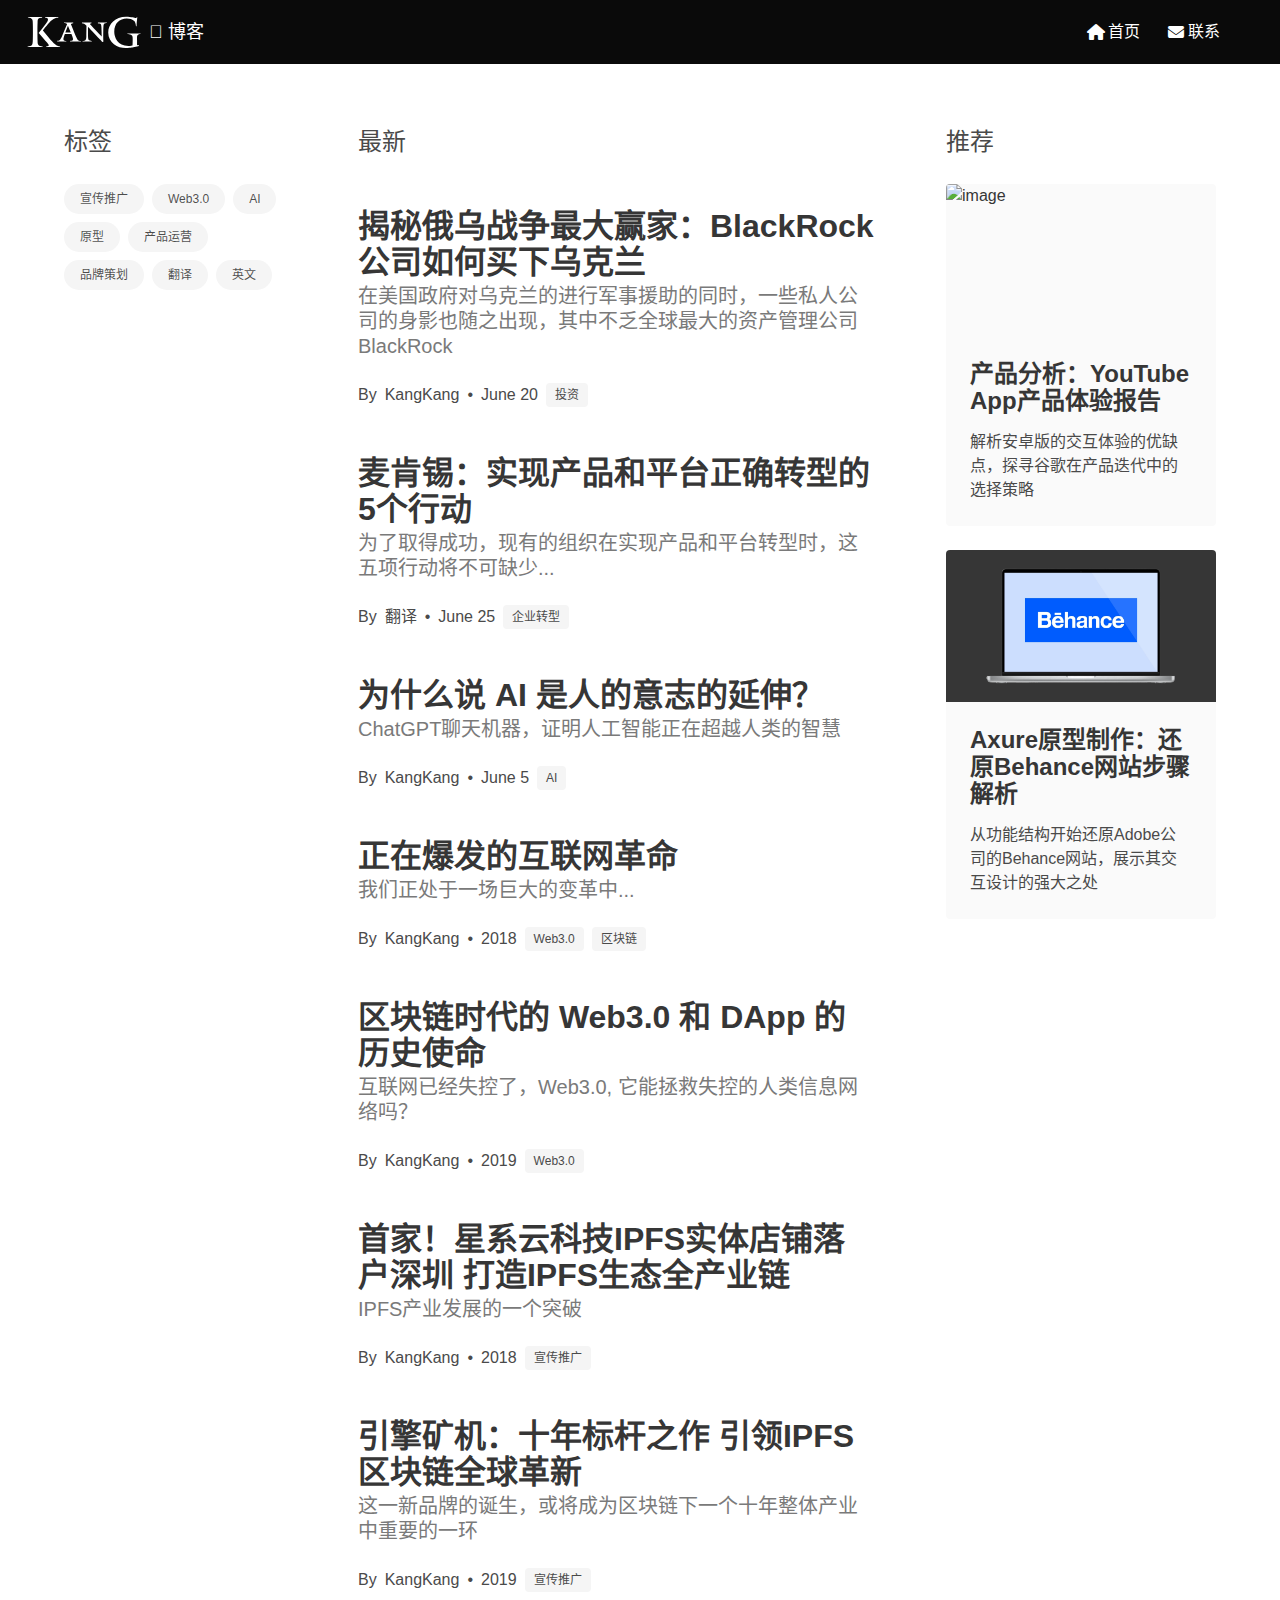
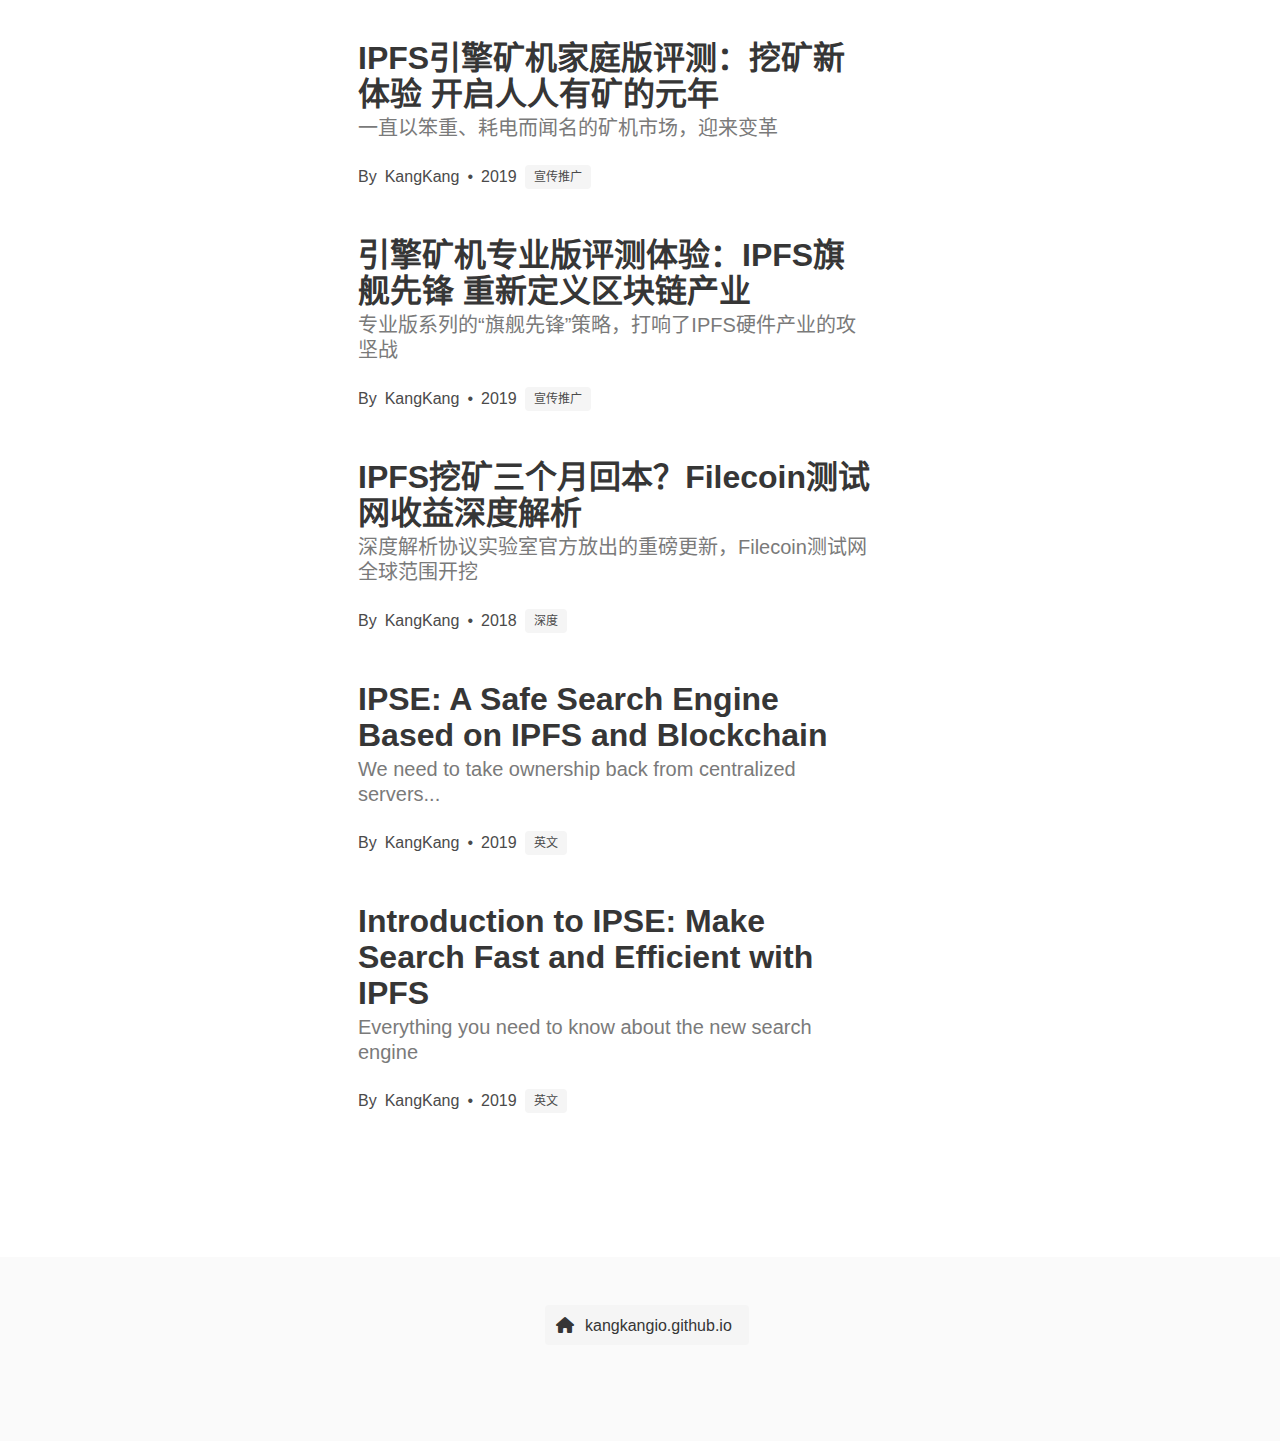
==== commit 227e5736: "777" ====
--- a/blog.html
+++ b/blog.html
@@ -107,7 +107,7 @@
                     <div class="column">
                         <h1 class="title is-size-3-desktop is-size-5-mobile">
                             <a href="/articles/article20230603.html">
-                                变革在即：实现产品和平台正确转型的五项行动
+                                麦肯锡：实现产品和平台正确转型的5个行动
  
                             </a>
                         </h1>
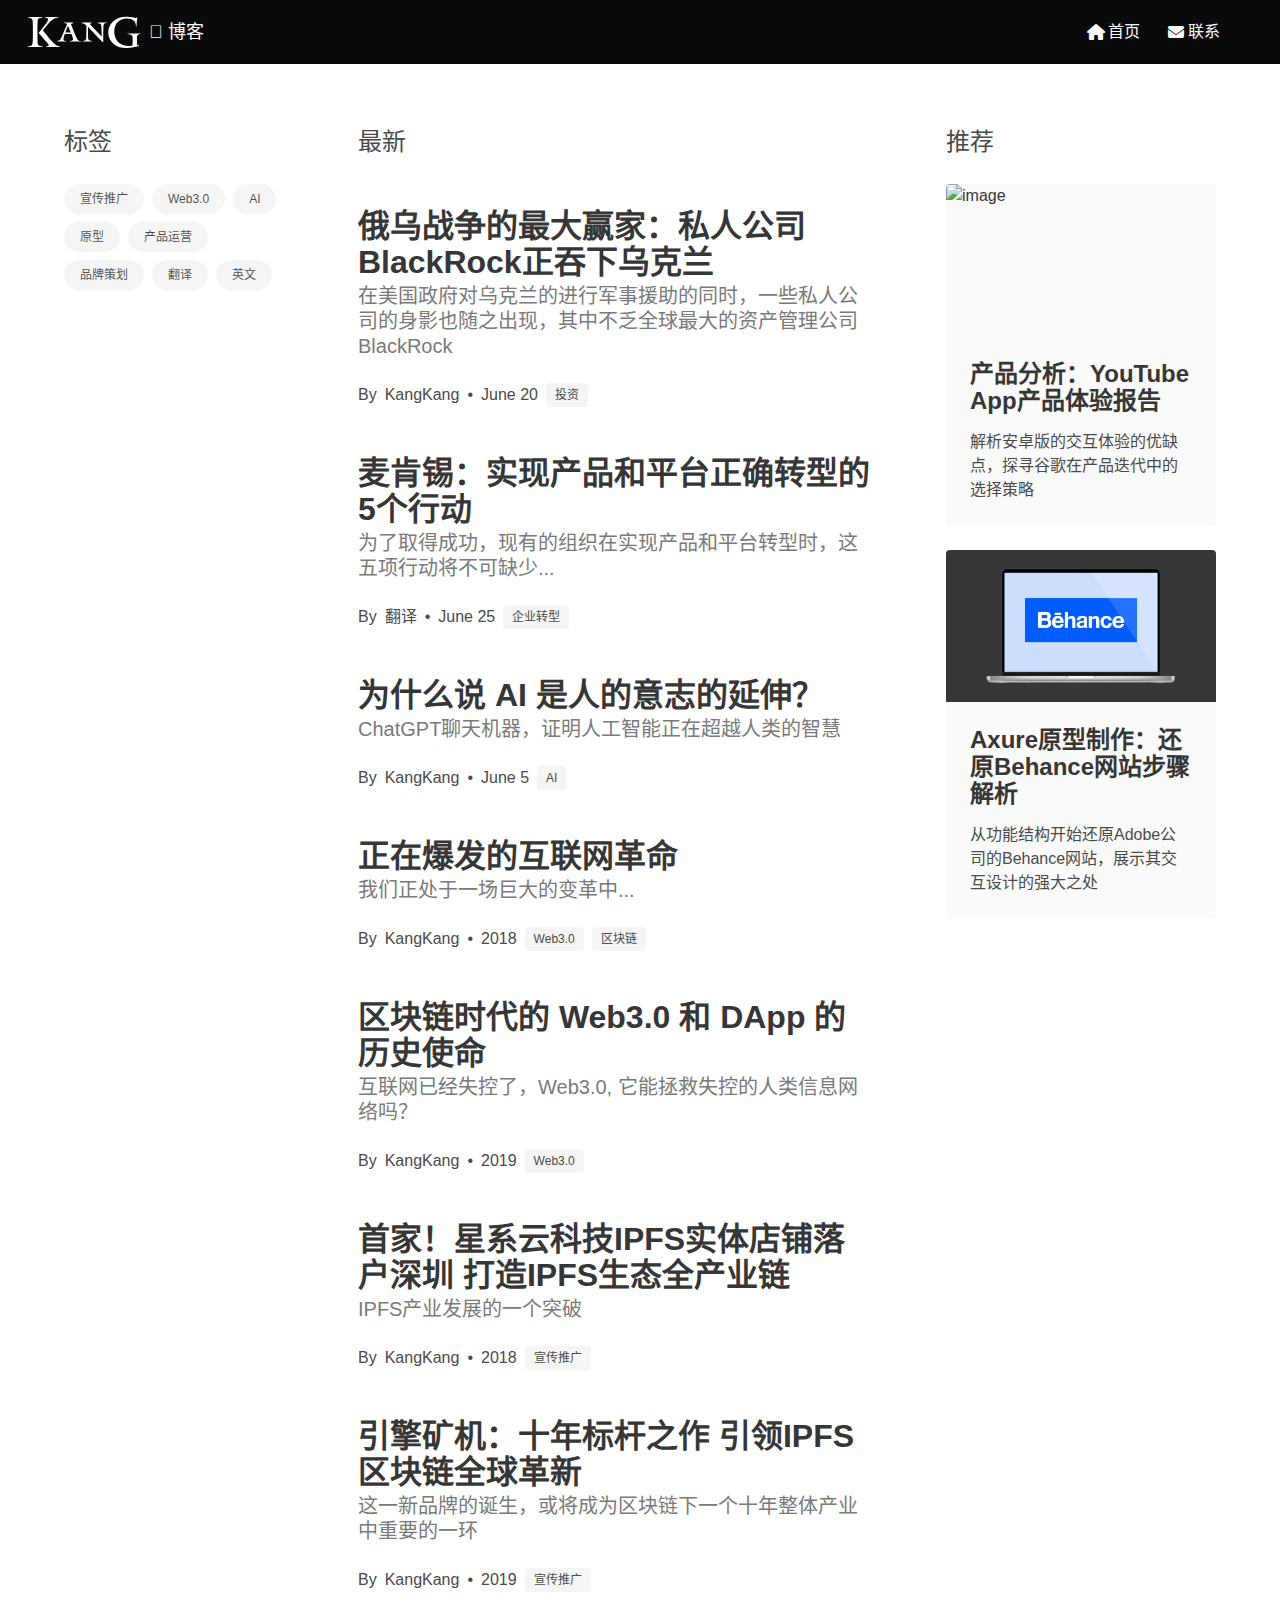
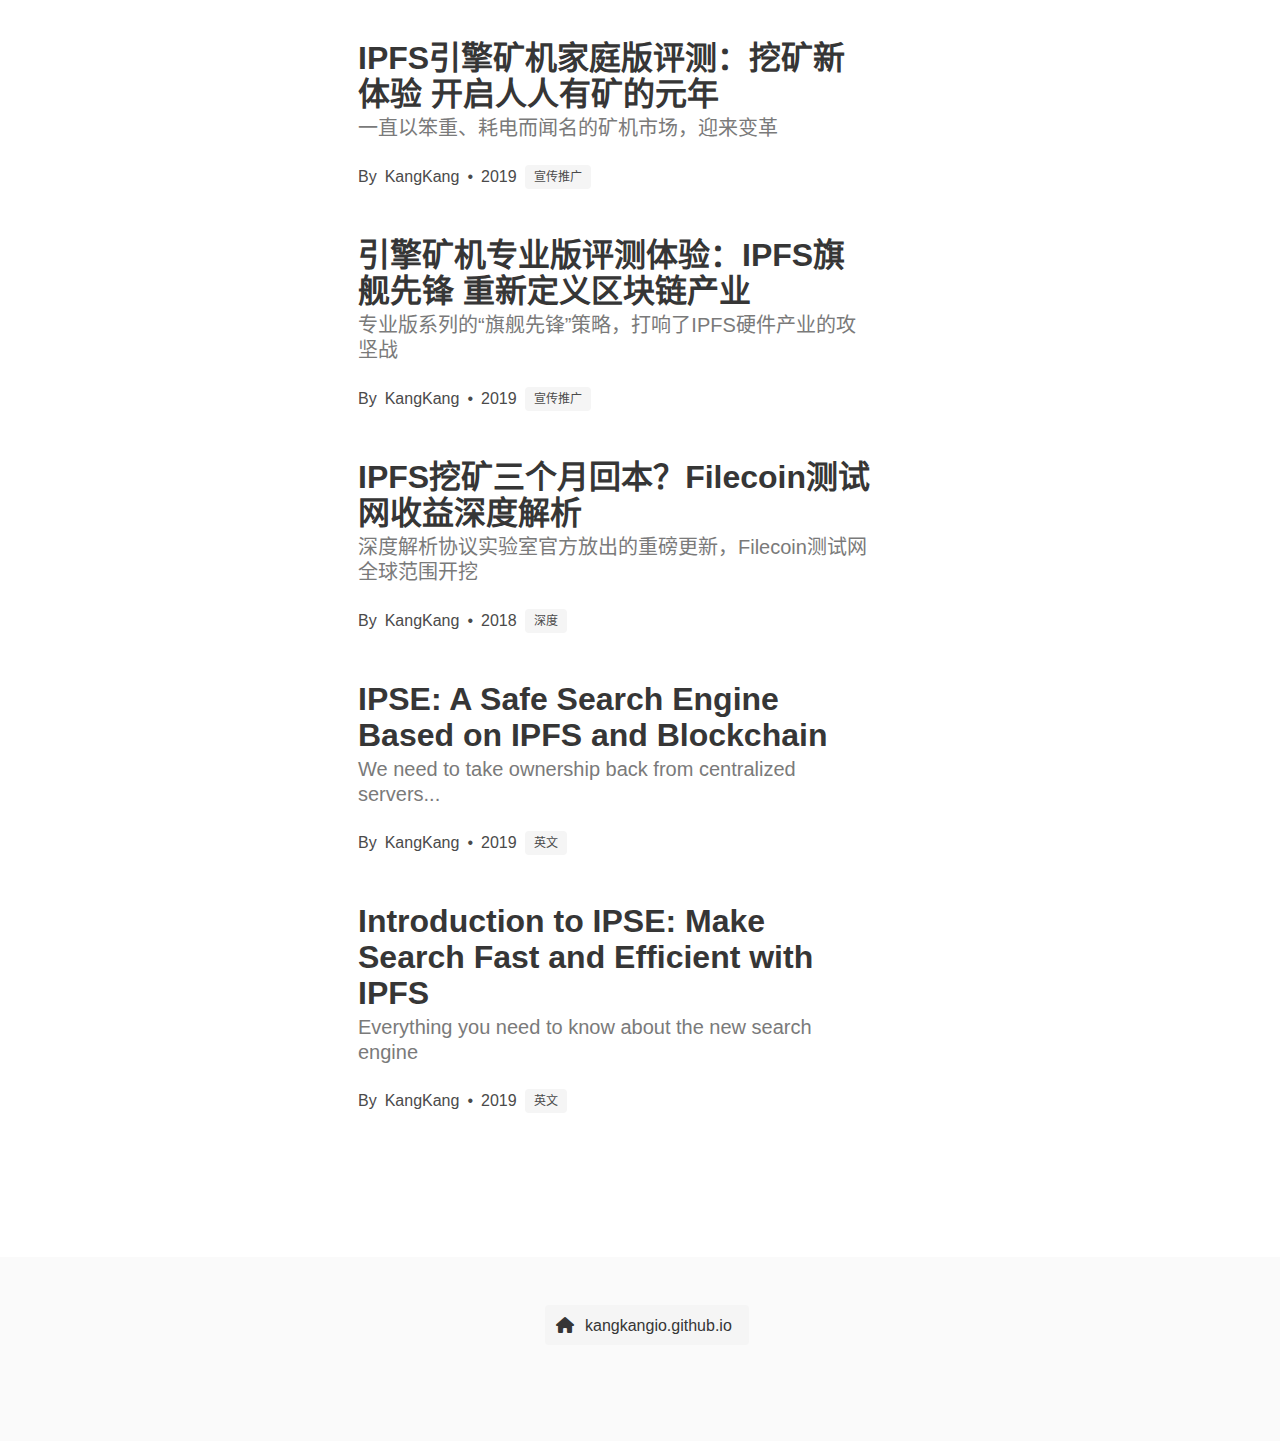
==== commit d9cec685: "Update blog.html" ====
--- a/blog.html
+++ b/blog.html
@@ -85,8 +85,7 @@
                     <div class="column">
                         <h1 class="title is-size-3-desktop is-size-5-mobile">
                             <a href="/articles/article20230602.html">
-                                揭秘俄乌战争最大赢家：BlackRock公司如何买下乌克兰
- 
+                                俄乌战争的最大赢家：私人公司BlackRock正吞下乌克兰
                             </a>
                         </h1>
                         <h2 class="subtitle has-text-grey is-size-5-desktop is-size-6-mobile">
